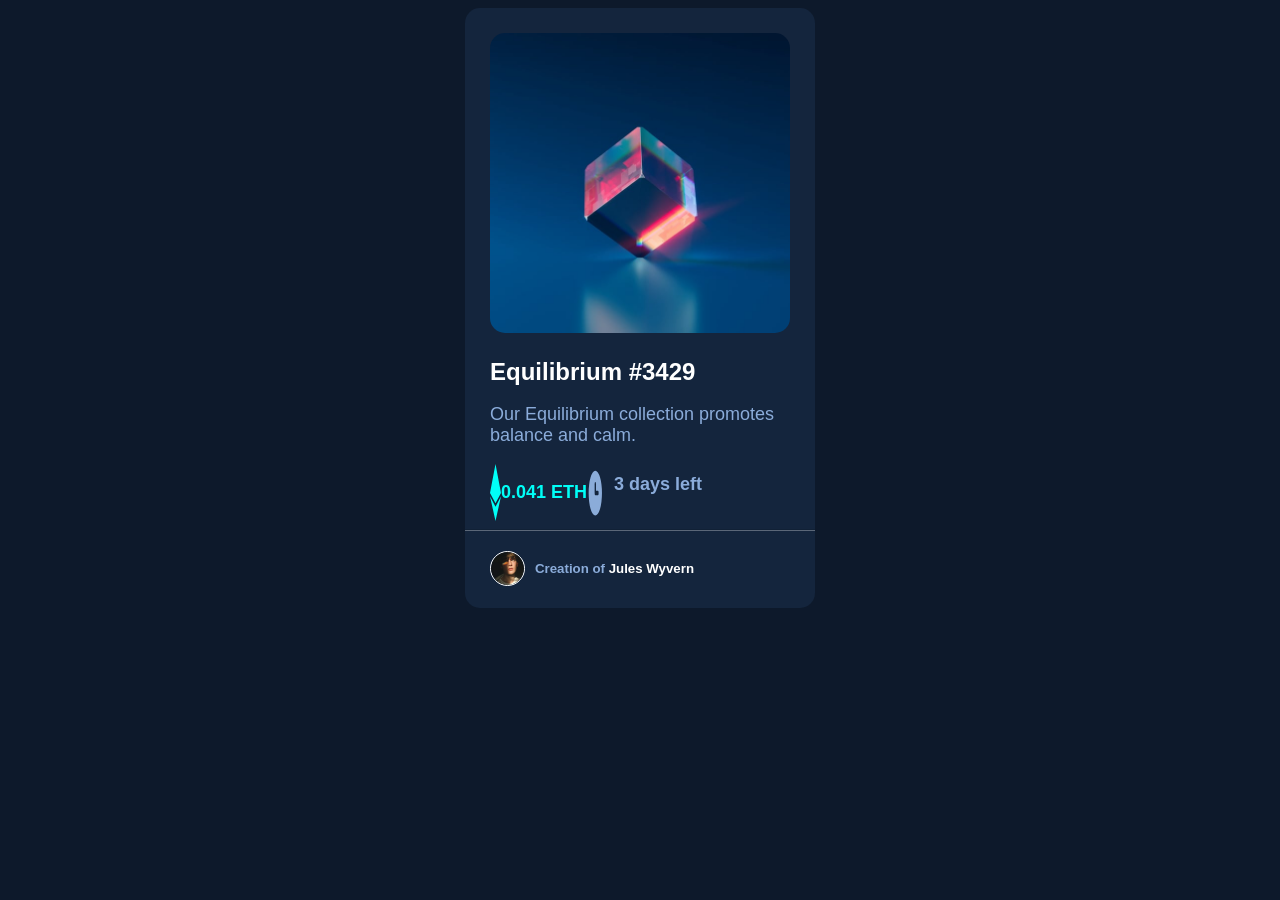
==== Frontend Mentor/NFT-preview/index.html @ acd9c8b2 "230116" ====
<!DOCTYPE html>
<html lang="en">

<head>
  <meta charset="UTF-8">
  <meta name="viewport" content="width=device-width, initial-scale=1.0">
  <!-- displays site properly based on user's device -->

  <link rel="icon" type="image/png" sizes="32x32" href="./images/favicon-32x32.png">
  <link rel="stylesheet" href="./style.css">

  <title>Frontend Mentor | NFT preview card component</title>

  <!-- Feel free to remove these styles or customise in your own stylesheet 👍 -->
  <style>
    .attribution {
      font-size: 11px;
      text-align: center;
    }

    .attribution a {
      color: hsl(228, 45%, 44%);
    }
  </style>
</head>

<body>
  <div class="card">
    <img src="./images/image-equilibrium.jpg" alt="Equilibrium" class="card-image"
      style="max-width:100%; height: auto;">
    <h1>Equilibrium #3429</h1>

    <p>Our Equilibrium collection promotes balance and calm.</p>
    <div class="info">
      <img src="./images/icon-ethereum.svg" alt="icon-ethereum" class="icon-ethereum"
      style="max-width:100%; height: auto;">
      <h3>0.041 ETH</h3>
      <img src="./images/icon-clock.svg" alt="icon-clock" class="icon-clock"
      style="max-width:100%; height: auto;">
      <h4>3 days left</h4>
    </div>
    <hr class="style-one">
    <div class="border-line">
      <img src="./images/image-avatar.png" alt="image-avatar" class="author"
      style="max-width:100%; height: auto;">
      <h5>Creation of <span> Jules Wyvern</span></h5>
    </div>
  </div>


</body>

</html>
---- Frontend Mentor/NFT-preview/style.css ----
@import url("https://fonts.googleapis.com/css2?family=Fraunces:opsz@9..144&family=Prosto+One&display=swap");

* {
    box-sizing: border-box;
}

body {
    background-color: hsl(217, 54%, 11%);
    display: grid;
    place-content: center;
}

.card {
    background-color: hsl(216, 50%, 16%);
    height: 600px;
    width: 350px;
    border-radius: 15px;
}

.card-image {
    display: flex;
    width: 300px;
    border-radius: 15px;
    justify-content: center;
    margin: 25px;
}

h1 {
    font-size: 24px;
    font-family: 'Outfit', sans-serif;
    color: white;
    padding-left: 25px;
}
p{
    font-size: 18px;
    font-family: 'Outfit', sans-serif;
    color: hsl(215, 51%, 70%);
    padding-left: 25px;
}

.info{
    padding-left: 25px;
    display: flex;
    flex: 1 1 1 1;
}


h3{
    font-size: 18px;
    font-family: 'Outfit', sans-serif;
    color:hsl(178, 100%, 50%) ;
}

h4{
    font-size: 18px;
    font-family: 'Outfit', sans-serif;
    color: hsl(215, 51%, 70%);
    margin: 10px;
}

.author{
    width: 35px;
    border: 1px solid white;
    border-radius: 50% ;
}

.border-line{
    display: flex;
    padding-left: 25px;
    margin-top: 20px;

}

h5{
    font-family: 'Outfit', sans-serif;
    color: hsl(215, 51%, 70%);
    margin: 10px;
}

span{
    font-family: 'Outfit', sans-serif;
    color: white;
}

hr.style-one {
    border: 0;
    height: 0;
    border-top: 1px solid rgba(0,0,0,0.1);
    border-bottom: 1px solid rgba(255,255,255,0.3);
    padding-left: 25px;
    padding-right: 25px;
}
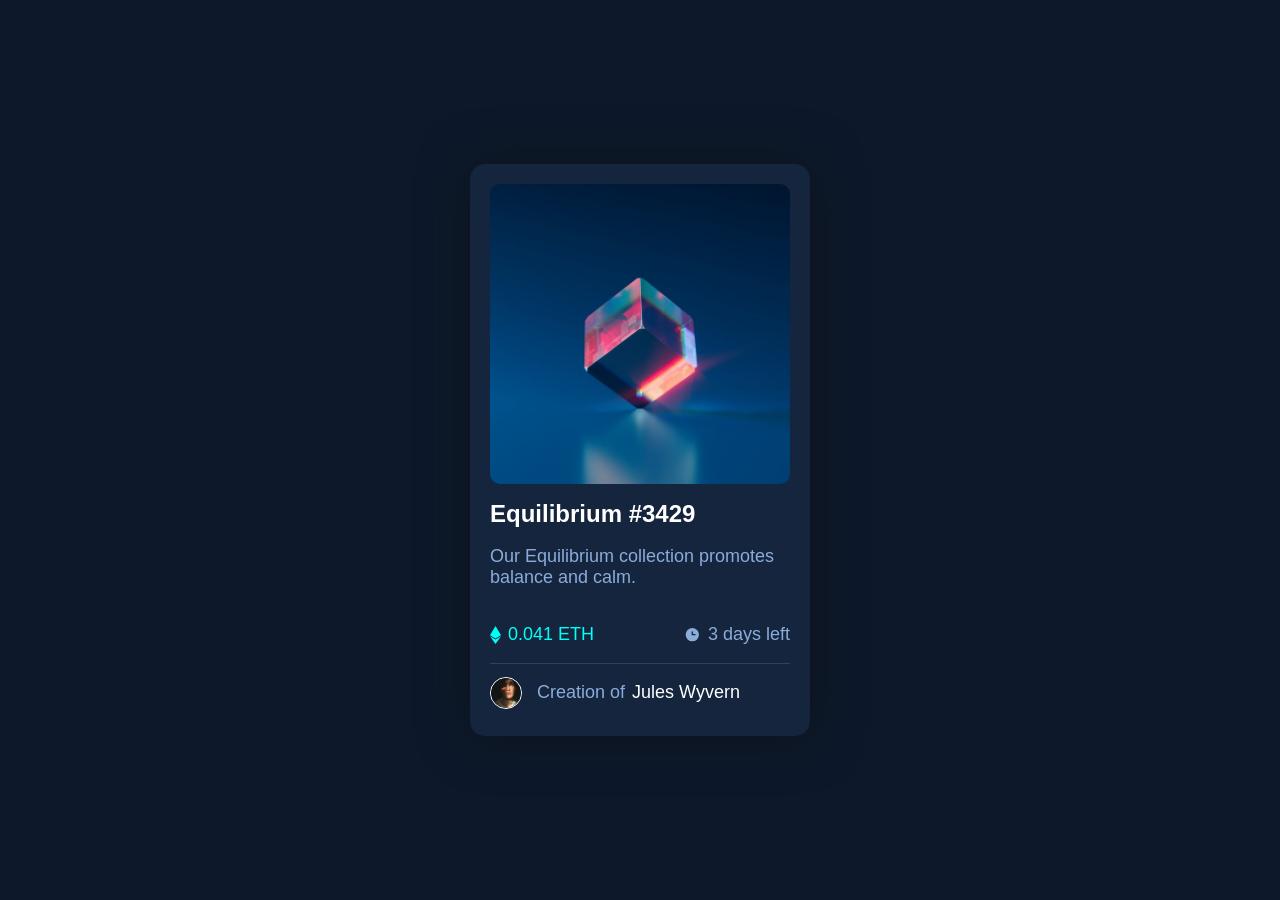
==== commit c9d4fd2f: "2nd commit" ====
--- a/Frontend Mentor/NFT-preview/index.html
+++ b/Frontend Mentor/NFT-preview/index.html
@@ -25,29 +25,38 @@
 </head>
 
 <body>
-  <div class="card">
-    <img src="./images/image-equilibrium.jpg" alt="Equilibrium" class="card-image"
-      style="max-width:100%; height: auto;">
-    <h1>Equilibrium #3429</h1>
+  <main>
+    <div class="card">
+        <div class="container">
+            <img class="nft-img" src="images/image-equilibrium.jpg" alt="">
+            <div class="img-overlay">
+                <img class="eye-icon" src="images/icon-view.svg" alt="">
+            </div>
+        </div>
+        <h1><a href="#">Equilibrium #3429</a></h1>
 
-    <p>Our Equilibrium collection promotes balance and calm.</p>
-    <div class="info">
-      <img src="./images/icon-ethereum.svg" alt="icon-ethereum" class="icon-ethereum"
-      style="max-width:100%; height: auto;">
-      <h3>0.041 ETH</h3>
-      <img src="./images/icon-clock.svg" alt="icon-clock" class="icon-clock"
-      style="max-width:100%; height: auto;">
-      <h4>3 days left</h4>
+        <p>Our Equilibrium collection promotes balance and calm.</p>
+
+        <div class="nft-price">
+            <div class="eth-price">
+                <img src="images/icon-ethereum.svg" alt="" aria-hidden="true">
+                <p>0.041 ETH</p>
+            </div>
+            <div class="days-left">
+                <img src="images/icon-clock.svg" alt="" aria-hidden="true">
+                <p>3 days left</p>
+            </div>
+        </div>
+
+        <div class="line"></div>
+
+        <div class="creator-id">
+            <img src="images/image-avatar.png" alt="" aria-hidden="true">
+            <p>Creation of<a href="#">Jules Wyvern</a></p>
+        </div>
     </div>
-    <hr class="style-one">
-    <div class="border-line">
-      <img src="./images/image-avatar.png" alt="image-avatar" class="author"
-      style="max-width:100%; height: auto;">
-      <h5>Creation of <span> Jules Wyvern</span></h5>
-    </div>
-  </div>
 
-
+</main>
 </body>
 
 </html>
--- a/Frontend Mentor/NFT-preview/style.css
+++ b/Frontend Mentor/NFT-preview/style.css
@@ -1,92 +1,126 @@
-@import url("https://fonts.googleapis.com/css2?family=Fraunces:opsz@9..144&family=Prosto+One&display=swap");
-
-* {
-    box-sizing: border-box;
-}
-
 body {
-    background-color: hsl(217, 54%, 11%);
+    margin: 0;
+    padding: 0;
+    height: 100vh;
+    font-size: 18px;
+    font-family: 'Outfit', sans-serif;
     display: grid;
     place-content: center;
+    background: hsl(217, 54%, 11%);
+    color: hsl(215, 51%, 70%);
 }
 
 .card {
-    background-color: hsl(216, 50%, 16%);
-    height: 600px;
-    width: 350px;
+    background: hsl(216, 50%, 16%);
     border-radius: 15px;
+    box-shadow: 1px 1px 50px hsl(215, 32%, 8%);
+    padding: 20px 20px 15px 20px;
+    width: 300px
 }
 
-.card-image {
-    display: flex;
+.container {
+    position: relative;
     width: 300px;
-    border-radius: 15px;
-    justify-content: center;
-    margin: 25px;
+
+}
+
+.nft-img {
+    display: block;
+    width: 100%;
+    height: auto;
+    border-radius: 10px;
+}
+
+.img-overlay {
+    position: absolute;
+    top: 0;
+    bottom: 0;
+    left: 0;
+    right: 0;
+    height: 100%;
+    width: 100%;
+    opacity: 0;
+    transition: .5s ease;
+    background-color: hsla(178, 100%, 50%, 0.4);
+    border-radius: 10px;
 }
 
 h1 {
-    font-size: 24px;
-    font-family: 'Outfit', sans-serif;
-    color: white;
-    padding-left: 25px;
-}
-p{
-    font-size: 18px;
-    font-family: 'Outfit', sans-serif;
-    color: hsl(215, 51%, 70%);
-    padding-left: 25px;
+    font-size: 1.5rem;
 }
 
-.info{
-    padding-left: 25px;
+a {
+    text-decoration: none;
+    color: hsl(0, 0%, 100%);
+}
+
+.nft-price {
     display: flex;
-    flex: 1 1 1 1;
+    justify-content: space-between;
+    align-items: center;
+}
+
+.nft-price p {
+    margin-left: 7px;
+}
+
+.eth-price {
+    display: flex;
+    align-items: center;
+}
+
+.eth-price p {
+    color: hsl(178, 100%, 50%);
+}
+
+.days-left {
+    display: flex;
+    align-items: center;
+}
+
+.creator-id {
+    display: flex;
+    align-items: center;
+}
+
+.line {
+    margin: 0;
+    border-top: 1px solid hsl(215, 32%, 27%);
+}
+
+.creator-id p {
+    margin-left: 15px;
+}
+
+.creator-id a {
+    margin-left: 7px;
+}
+
+.creator-id img {
+    width: 30px;
+    border: 1px solid hsl(0, 0%, 100%);
+    border-radius: 50%;
+}
+
+a:hover {
+    color: hsl(178, 100%, 50%);
 }
 
 
-h3{
-    font-size: 18px;
-    font-family: 'Outfit', sans-serif;
-    color:hsl(178, 100%, 50%) ;
+.container:hover .nft-img {
+    opacity: 0.3;
 }
 
-h4{
-    font-size: 18px;
-    font-family: 'Outfit', sans-serif;
-    color: hsl(215, 51%, 70%);
-    margin: 10px;
+.container:hover .img-overlay {
+    opacity: 1;
+    cursor: pointer;
 }
 
-.author{
-    width: 35px;
-    border: 1px solid white;
-    border-radius: 50% ;
-}
-
-.border-line{
-    display: flex;
-    padding-left: 25px;
-    margin-top: 20px;
-
-}
-
-h5{
-    font-family: 'Outfit', sans-serif;
-    color: hsl(215, 51%, 70%);
-    margin: 10px;
-}
-
-span{
-    font-family: 'Outfit', sans-serif;
-    color: white;
-}
-
-hr.style-one {
-    border: 0;
-    height: 0;
-    border-top: 1px solid rgba(0,0,0,0.1);
-    border-bottom: 1px solid rgba(255,255,255,0.3);
-    padding-left: 25px;
-    padding-right: 25px;
+.eye-icon {
+    position: absolute;
+    top: 50%;
+    left: 50%;
+    -webkit-transform: translate(-50%, -50%);
+    -ms-transform: translate(-50%, -50%);
+    transform: translate(-50%, -50%);
 }
